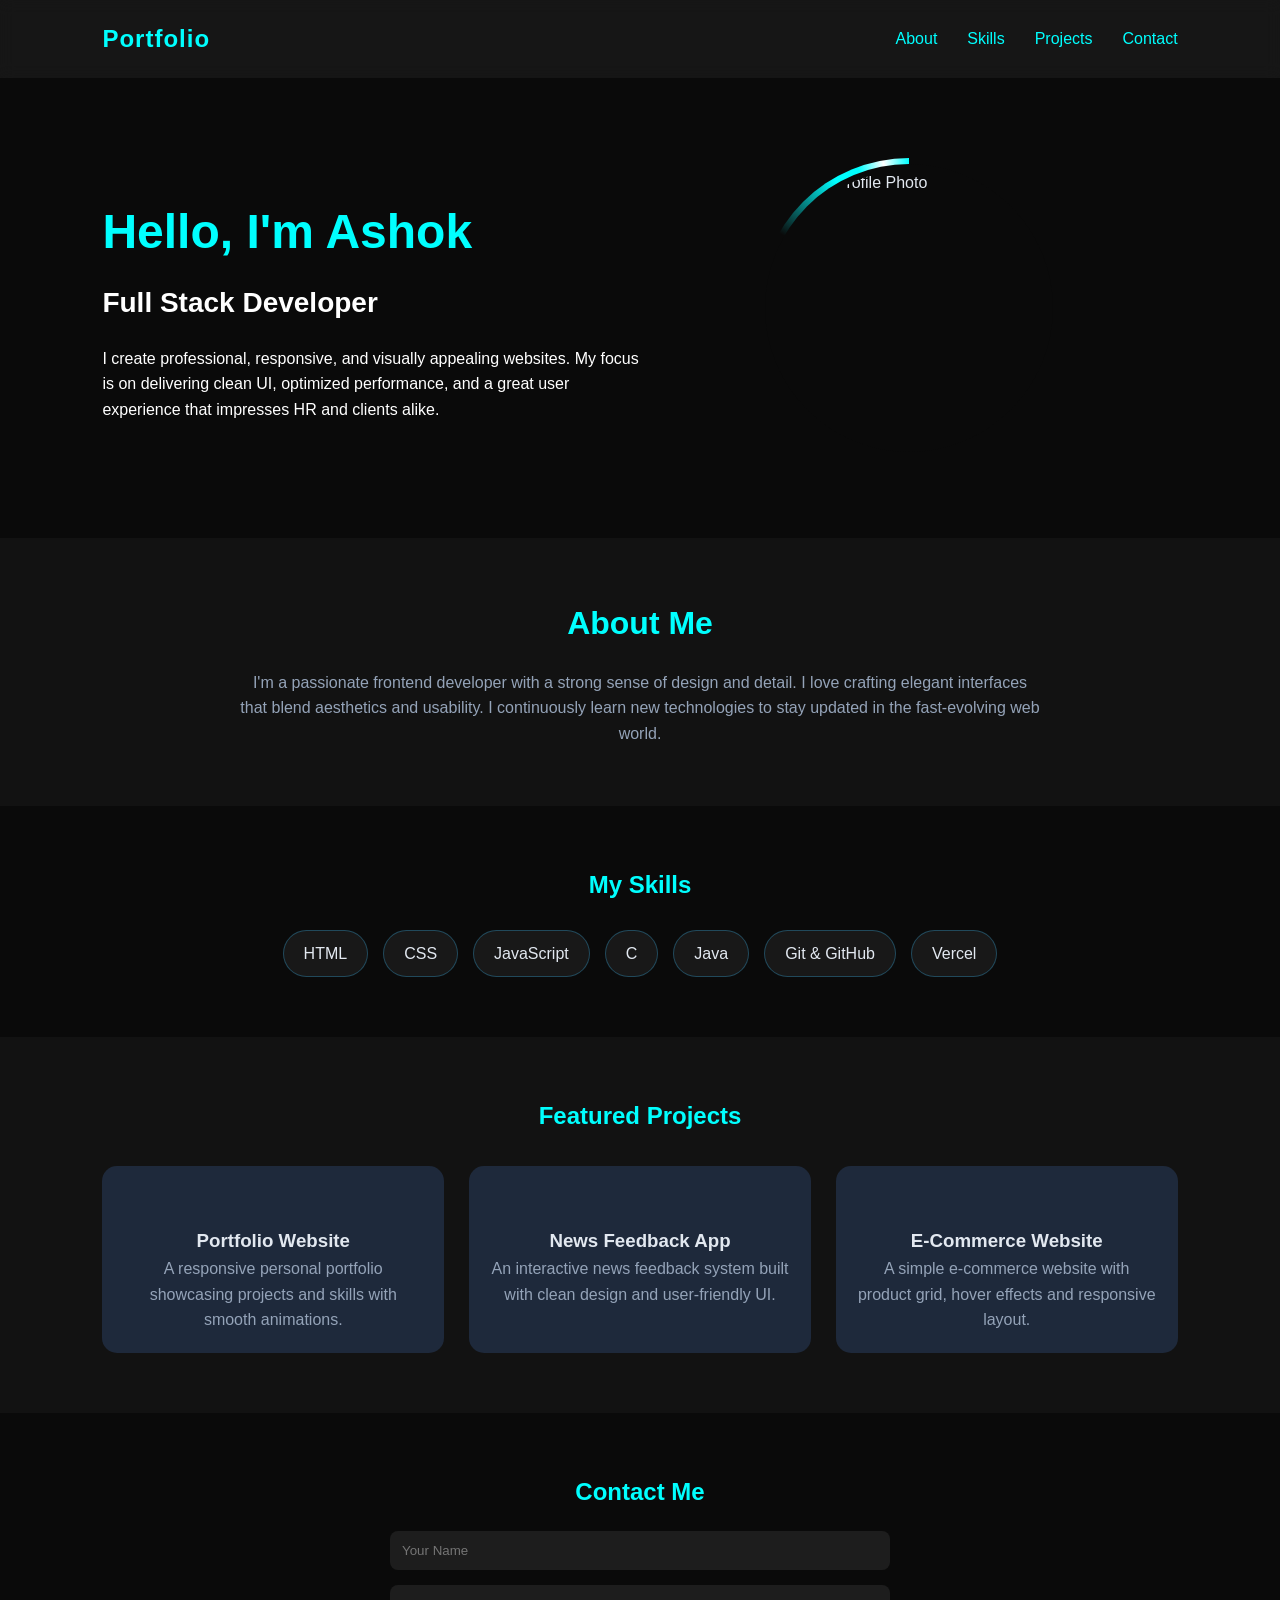
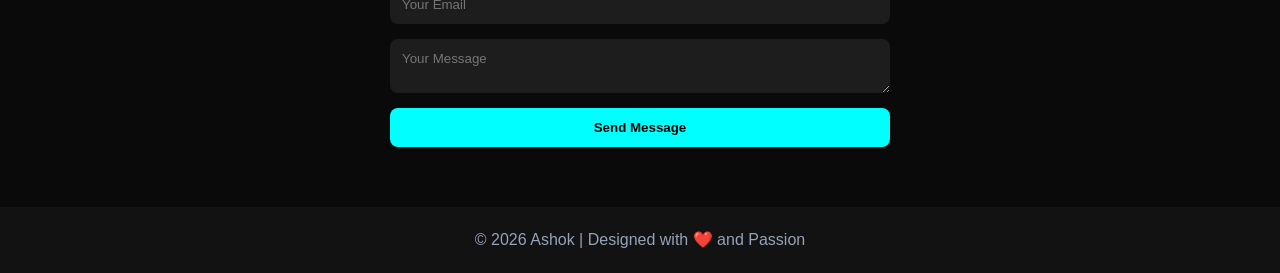
==== index.html @ c9ea6a90 "Rename portfolio.html to index.html" ====
<!DOCTYPE html>
<html lang="en">
<head>
  <meta charset="UTF-8">
  <meta name="viewport" content="width=device-width, initial-scale=1.0">
  <title>Ashok | Professional Portfolio</title>

  <link rel="stylesheet" href="portfolio.css">
</head>

<body>

  <!-- ====== HEADER ====== -->
  <header>
    <div class="logo">Portfolio</div>
    <nav>
      <ul>
        <li><a href="#about">About</a></li>
        <li><a href="#skills">Skills</a></li>
        <li><a href="#projects">Projects</a></li>
        <li><a href="#contact">Contact</a></li>
      </ul>
    </nav>
  </header>

  <!-- ====== HERO SECTION ====== -->
  <section class="hero">
    <div class="hero-text">
      <h1>Hello, I'm Ashok</h1>
      <h2>Full Stack Developer</h2>

      <p>
        I create professional, responsive, and visually appealing websites.
        My focus is on delivering clean UI, optimized performance, and a great
        user experience that impresses HR and clients alike.
      </p>
    </div>

    <div class="hero-img">
      <div class="circle">
        <img src="images/profile.jpg" alt="Ashok Profile Photo">
      </div>
    </div>
  </section>

  <!-- ====== ABOUT ====== -->
  <section class="about" id="about">
    <h2>About Me</h2>

    <p>
      I'm a passionate frontend developer with a strong sense of design and
      detail. I love crafting elegant interfaces that blend aesthetics and
      usability. I continuously learn new technologies to stay updated in the
      fast-evolving web world.
    </p>
  </section>

  <!-- ====== SKILLS ====== -->
  <section class="skills" id="skills">
    <h2>My Skills</h2>

    <div class="skill-list">
      <div class="skill">HTML</div>
      <div class="skill">CSS</div>
      <div class="skill">JavaScript</div>
      <div class="skill">C</div>
      <div class="skill">Java</div>
      <div class="skill">Git & GitHub</div>
      <div class="skill">Vercel</div>
    </div>
  </section>

  <!-- ====== PROJECTS ====== -->
  <section class="projects" id="projects">
    <h2>Featured Projects</h2>

    <div class="project-container">

      <div class="project">
        <img src="https://via.placeholder.com/300x180" alt="">
        <h3>Portfolio Website</h3>

        <p>
          A responsive personal portfolio showcasing projects and skills with
          smooth animations.
        </p>
      </div>

      <div class="project">
        <img src="https://via.placeholder.com/300x180" alt="">
        <h3>News Feedback App</h3>

        <p>
          An interactive news feedback system built with clean design and
          user-friendly UI.
        </p>
      </div>

      <div class="project">
        <img src="https://via.placeholder.com/300x180" alt="">
        <h3>E-Commerce Website</h3>

        <p>
          A simple e-commerce website with product grid, hover effects and
          responsive layout.
        </p>
      </div>

    </div>
  </section>

  <!-- ====== CONTACT ====== -->
  <section class="contact" id="contact">
    <h2>Contact Me</h2>

    <form onsubmit="event.preventDefault(); alert('Message sent successfully!');">

      <input type="text" placeholder="Your Name" required>

      <input type="email" placeholder="Your Email" required>

      <textarea placeholder="Your Message" required></textarea>

      <button type="submit">Send Message</button>

    </form>
  </section>

  <!-- ====== FOOTER ====== -->
  <footer>
    © 2026 Ashok | Designed with ❤️ and Passion
  </footer>

</body>
</html>
---- portfolio.css ----
/* ---------- Base ---------- */
*{
  margin:0;
  padding:0;
  box-sizing:border-box;
  font-family:"Poppins",sans-serif;
}

body{
  background:#0A0A0A;
  color:#e2e8f0;
  line-height:1.6;
}

a{
  color:#00FFFF;
  text-decoration:none;
  transition:.3s;
}

a:hover{
  color:#60a5fa;
}

/* ---------- Header ---------- */

header{
  width:100%;
  padding:20px 8%;
  display:flex;
  justify-content:space-between;
  align-items:center;
  background:rgba(255,255,255,.05);
  backdrop-filter:blur(8px);
  position:sticky;
  top:0;
  z-index:100;
}

.logo{
  font-size:24px;
  font-weight:700;
  color:#00FFFF;
  letter-spacing:1px;
}

nav ul{
  display:flex;
  list-style:none;
}

nav ul li{
  margin-left:30px;
}

nav ul li a{
  font-weight:500;
}

nav ul li a:hover{
  color:#a5f3fc;
}

/* ---------- Hero ---------- */

.hero{
  width:100%;
  padding:80px 8%;
  display:flex;
  justify-content:space-between;
  align-items:center;
  flex-wrap:wrap;
}

.hero-text{
  flex:1;
  min-width:300px;
}

.hero-text h1{
  font-size:48px;
  color:#00FFFF;
  margin-bottom:10px;
}

.hero-text h2{
  font-size:28px;
  color:#fff;
  margin-bottom:20px;
}

.hero-text p{
  color:#fff;
  max-width:600px;
}

.hero-img{
  flex:1;
  display:flex;
  justify-content:center;
}

/* ---------- Circle ---------- */

.circle{
  position:relative;
  width:300px;
  height:300px;
  border-radius:50%;
  overflow:hidden;
}

.circle::before{
  content:"";
  position:absolute;
  inset:-10px;
  border-radius:50%;
  background:conic-gradient(
  transparent 0deg,
  transparent 300deg,
  #00ffff 330deg,
  #00ffff 340deg,
  #fff 350deg,
  #00ffff 360deg);
  animation:rotateLight 1.5s linear infinite;
}

.circle::after{
  content:"";
  position:absolute;
  inset:6px;
  background:#0A0A0A;
  border-radius:50%;
}

.circle img{
  position:absolute;
  inset:12px;
  width:calc(100% - 24px);
  height:calc(100% - 24px);
  object-fit:cover;
  border-radius:50%;
  z-index:2;
}

@keyframes rotateLight{
  from{
    transform:rotate(0deg);
  }
  to{
    transform:rotate(360deg);
  }
}

/* ---------- About ---------- */

.about{
  padding:60px 8%;
  text-align:center;
  background:rgba(255,255,255,.03);
}

.about h2{
  color:#00FFFF;
  margin-bottom:20px;
  font-size:32px;
}

.about p{
  max-width:800px;
  margin:auto;
  color:#94a3b8;
}

/* ---------- Skills ---------- */

.skills{
  padding:60px 8%;
  text-align:center;
}

.skills h2{
  color:#00FFFF;
  margin-bottom:25px;
}

.skill-list{
  display:flex;
  justify-content:center;
  flex-wrap:wrap;
  gap:15px;
}

.skill{
  background:rgba(255,255,255,.06);
  padding:10px 20px;
  border-radius:50px;
  border:1px solid rgba(56,189,248,.3);
  transition:.3s;
}

.skill:hover{
  background:#00FFFF;
  color:#000;
  transform:scale(1.05);
}

/* ---------- Projects ---------- */

.projects{
  padding:60px 8%;
  background:rgba(255,255,255,.03);
  text-align:center;
}

.projects h2{
  color:#00FFFF;
  margin-bottom:30px;
}

.project-container{
  display:grid;
  grid-template-columns:repeat(auto-fit,minmax(280px,1fr));
  gap:25px;
}

.project{
  background:#1e293b;
  padding:20px;
  border-radius:15px;
  transition:.3s;
}

.project:hover{
  transform:translateY(-5px);
  border:1px solid #00FFFF;
}

.project img{
  width:100%;
  border-radius:10px;
}

.project h3{
  margin-top:15px;
}

.project p{
  color:#94a3b8;
}

/* ---------- Contact ---------- */

.contact{
  padding:60px 8%;
  text-align:center;
}

.contact h2{
  color:#00FFFF;
  margin-bottom:20px;
}

form{
  max-width:500px;
  margin:auto;
  display:flex;
  flex-direction:column;
  gap:15px;
}

input,
textarea{
  padding:12px;
  border:none;
  border-radius:8px;
  background:rgba(255,255,255,.08);
  color:#fff;
}

button{
  padding:12px;
  border:none;
  border-radius:8px;
  background:#00FFFF;
  cursor:pointer;
  font-weight:600;
  transition:.3s;
}

button:hover{
  background:#60a5fa;
  transform:scale(1.05);
}

/* ---------- Footer ---------- */

footer{
  text-align:center;
  padding:20px;
  background:rgba(255,255,255,.03);
  color:#94a3b8;
}

/* ---------- Responsive ---------- */

@media(max-width:900px){

.hero{
  flex-direction:column-reverse;
  text-align:center;
}

.hero-text h1{
  font-size:36px;
}

.circle{
  width:220px;
  height:220px;
  margin-bottom:30px;
}

}
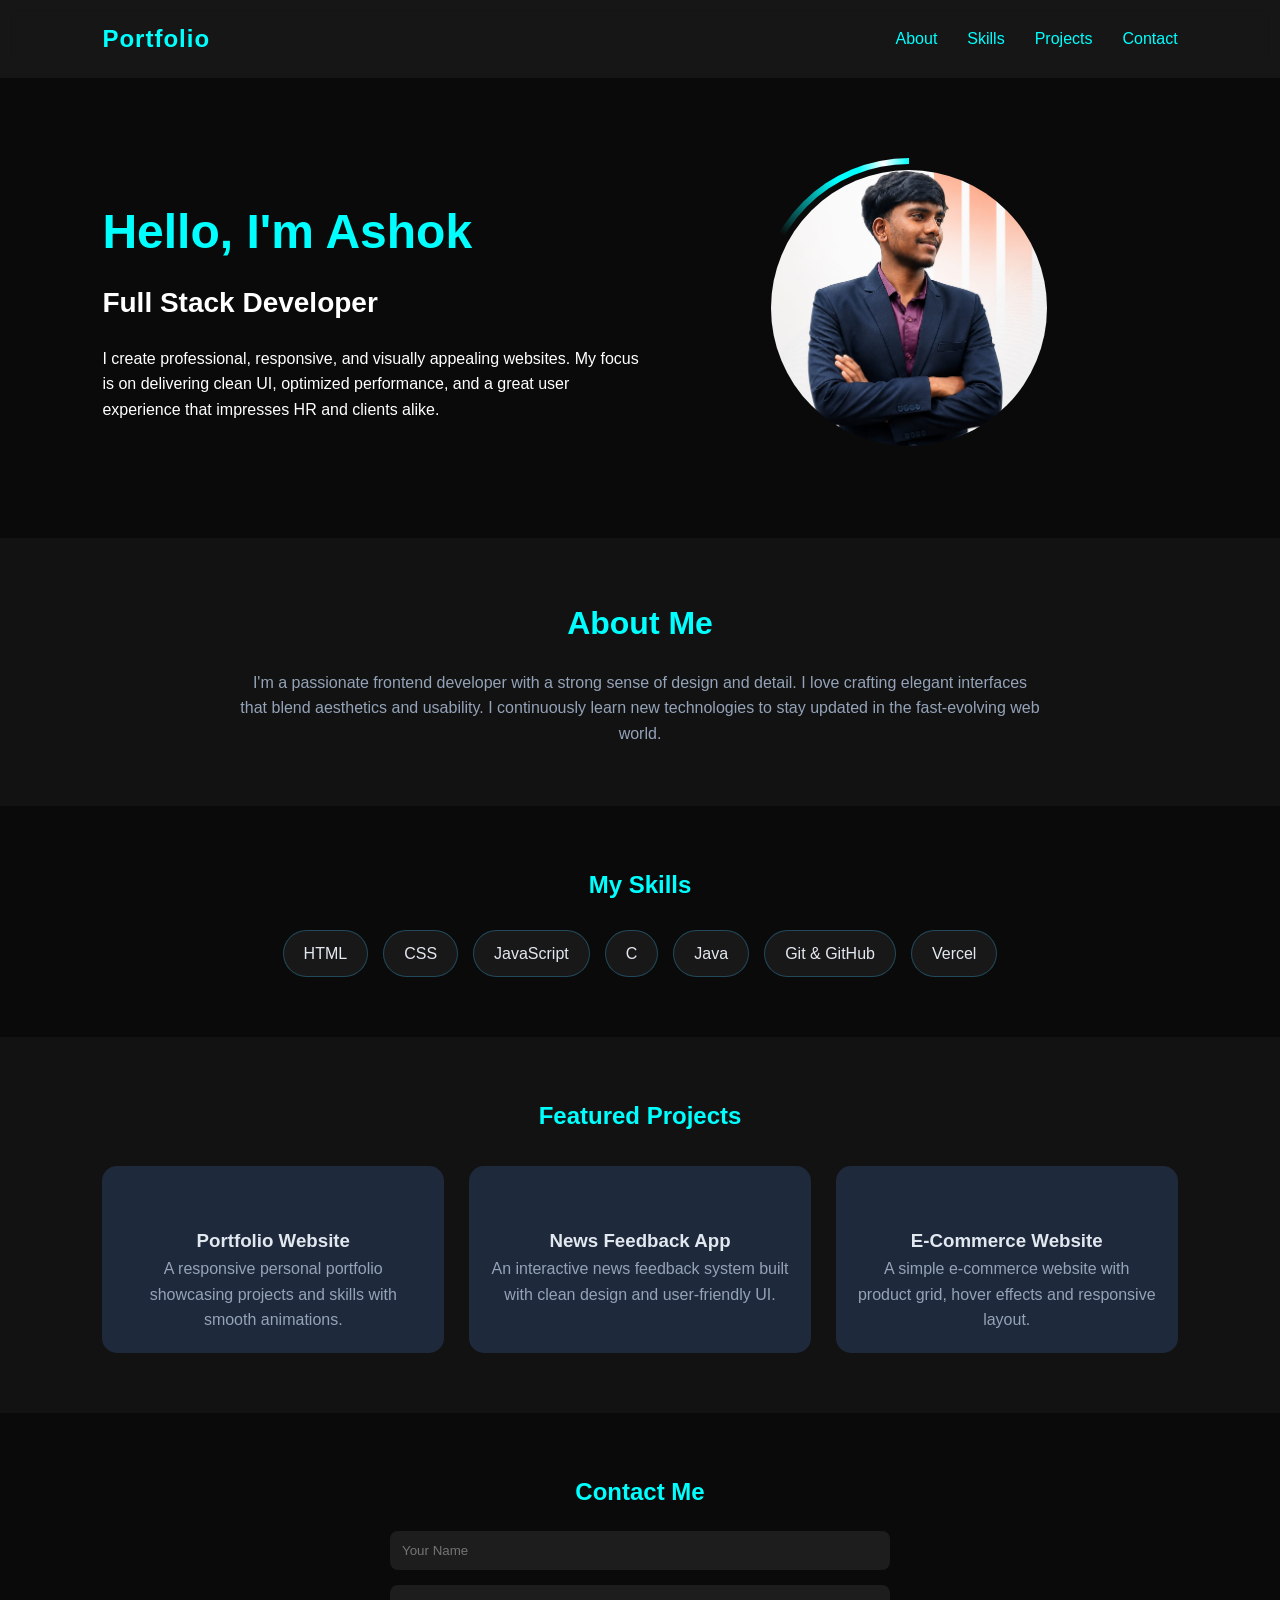
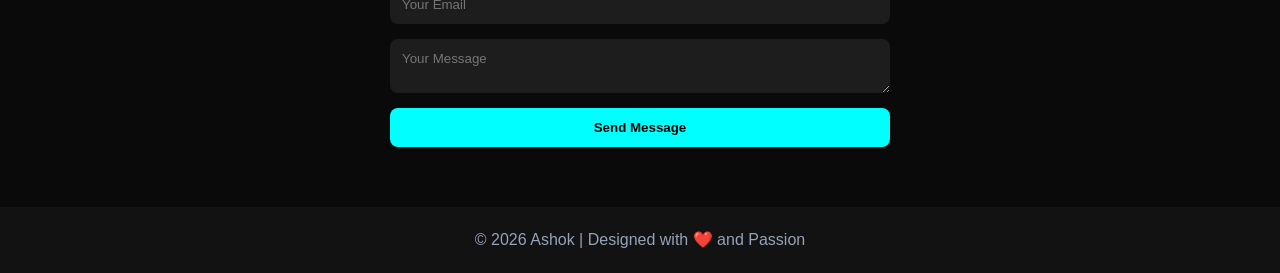
==== commit 4117de08: "Update index.html" ====
--- a/index.html
+++ b/index.html
@@ -5,7 +5,7 @@
   <meta name="viewport" content="width=device-width, initial-scale=1.0">
   <title>Ashok | Professional Portfolio</title>
 
-  <link rel="stylesheet" href="portfolio.css">
+  <link rel="stylesheet" href="index.css">
 </head>
 
 <body>
@@ -38,7 +38,7 @@
 
     <div class="hero-img">
       <div class="circle">
-        <img src="images/profile.jpg" alt="Ashok Profile Photo">
+        <img src="ash img in portfolio.jpeg" alt="Ashok Profile Photo">
       </div>
     </div>
   </section>
--- a/index.css
+++ b/index.css
@@ -0,0 +1,324 @@
+/* ---------- Base ---------- */
+*{
+  margin:0;
+  padding:0;
+  box-sizing:border-box;
+  font-family:"Poppins",sans-serif;
+}
+
+body{
+  background:#0A0A0A;
+  color:#e2e8f0;
+  line-height:1.6;
+}
+
+a{
+  color:#00FFFF;
+  text-decoration:none;
+  transition:.3s;
+}
+
+a:hover{
+  color:#60a5fa;
+}
+
+/* ---------- Header ---------- */
+
+header{
+  width:100%;
+  padding:20px 8%;
+  display:flex;
+  justify-content:space-between;
+  align-items:center;
+  background:rgba(255,255,255,.05);
+  backdrop-filter:blur(8px);
+  position:sticky;
+  top:0;
+  z-index:100;
+}
+
+.logo{
+  font-size:24px;
+  font-weight:700;
+  color:#00FFFF;
+  letter-spacing:1px;
+}
+
+nav ul{
+  display:flex;
+  list-style:none;
+}
+
+nav ul li{
+  margin-left:30px;
+}
+
+nav ul li a{
+  font-weight:500;
+}
+
+nav ul li a:hover{
+  color:#a5f3fc;
+}
+
+/* ---------- Hero ---------- */
+
+.hero{
+  width:100%;
+  padding:80px 8%;
+  display:flex;
+  justify-content:space-between;
+  align-items:center;
+  flex-wrap:wrap;
+}
+
+.hero-text{
+  flex:1;
+  min-width:300px;
+}
+
+.hero-text h1{
+  font-size:48px;
+  color:#00FFFF;
+  margin-bottom:10px;
+}
+
+.hero-text h2{
+  font-size:28px;
+  color:#fff;
+  margin-bottom:20px;
+}
+
+.hero-text p{
+  color:#fff;
+  max-width:600px;
+}
+
+.hero-img{
+  flex:1;
+  display:flex;
+  justify-content:center;
+}
+
+/* ---------- Circle ---------- */
+
+.circle{
+  position:relative;
+  width:300px;
+  height:300px;
+  border-radius:50%;
+  overflow:hidden;
+}
+
+.circle::before{
+  content:"";
+  position:absolute;
+  inset:-10px;
+  border-radius:50%;
+  background:conic-gradient(
+  transparent 0deg,
+  transparent 300deg,
+  #00ffff 330deg,
+  #00ffff 340deg,
+  #fff 350deg,
+  #00ffff 360deg);
+  animation:rotateLight 1.5s linear infinite;
+}
+
+.circle::after{
+  content:"";
+  position:absolute;
+  inset:6px;
+  background:#0A0A0A;
+  border-radius:50%;
+}
+
+.circle img{
+  position:absolute;
+  inset:12px;
+  width:calc(100% - 24px);
+  height:calc(100% - 24px);
+  object-fit:cover;
+  border-radius:50%;
+  z-index:2;
+}
+
+@keyframes rotateLight{
+  from{
+    transform:rotate(0deg);
+  }
+  to{
+    transform:rotate(360deg);
+  }
+}
+
+/* ---------- About ---------- */
+
+.about{
+  padding:60px 8%;
+  text-align:center;
+  background:rgba(255,255,255,.03);
+}
+
+.about h2{
+  color:#00FFFF;
+  margin-bottom:20px;
+  font-size:32px;
+}
+
+.about p{
+  max-width:800px;
+  margin:auto;
+  color:#94a3b8;
+}
+
+/* ---------- Skills ---------- */
+
+.skills{
+  padding:60px 8%;
+  text-align:center;
+}
+
+.skills h2{
+  color:#00FFFF;
+  margin-bottom:25px;
+}
+
+.skill-list{
+  display:flex;
+  justify-content:center;
+  flex-wrap:wrap;
+  gap:15px;
+}
+
+.skill{
+  background:rgba(255,255,255,.06);
+  padding:10px 20px;
+  border-radius:50px;
+  border:1px solid rgba(56,189,248,.3);
+  transition:.3s;
+}
+
+.skill:hover{
+  background:#00FFFF;
+  color:#000;
+  transform:scale(1.05);
+}
+
+/* ---------- Projects ---------- */
+
+.projects{
+  padding:60px 8%;
+  background:rgba(255,255,255,.03);
+  text-align:center;
+}
+
+.projects h2{
+  color:#00FFFF;
+  margin-bottom:30px;
+}
+
+.project-container{
+  display:grid;
+  grid-template-columns:repeat(auto-fit,minmax(280px,1fr));
+  gap:25px;
+}
+
+.project{
+  background:#1e293b;
+  padding:20px;
+  border-radius:15px;
+  transition:.3s;
+}
+
+.project:hover{
+  transform:translateY(-5px);
+  border:1px solid #00FFFF;
+}
+
+.project img{
+  width:100%;
+  border-radius:10px;
+}
+
+.project h3{
+  margin-top:15px;
+}
+
+.project p{
+  color:#94a3b8;
+}
+
+/* ---------- Contact ---------- */
+
+.contact{
+  padding:60px 8%;
+  text-align:center;
+}
+
+.contact h2{
+  color:#00FFFF;
+  margin-bottom:20px;
+}
+
+form{
+  max-width:500px;
+  margin:auto;
+  display:flex;
+  flex-direction:column;
+  gap:15px;
+}
+
+input,
+textarea{
+  padding:12px;
+  border:none;
+  border-radius:8px;
+  background:rgba(255,255,255,.08);
+  color:#fff;
+}
+
+button{
+  padding:12px;
+  border:none;
+  border-radius:8px;
+  background:#00FFFF;
+  cursor:pointer;
+  font-weight:600;
+  transition:.3s;
+}
+
+button:hover{
+  background:#60a5fa;
+  transform:scale(1.05);
+}
+
+/* ---------- Footer ---------- */
+
+footer{
+  text-align:center;
+  padding:20px;
+  background:rgba(255,255,255,.03);
+  color:#94a3b8;
+}
+
+/* ---------- Responsive ---------- */
+
+@media(max-width:900px){
+
+.hero{
+  flex-direction:column-reverse;
+  text-align:center;
+}
+
+.hero-text h1{
+  font-size:36px;
+}
+
+.circle{
+  width:220px;
+  height:220px;
+  margin-bottom:30px;
+}
+
+}
